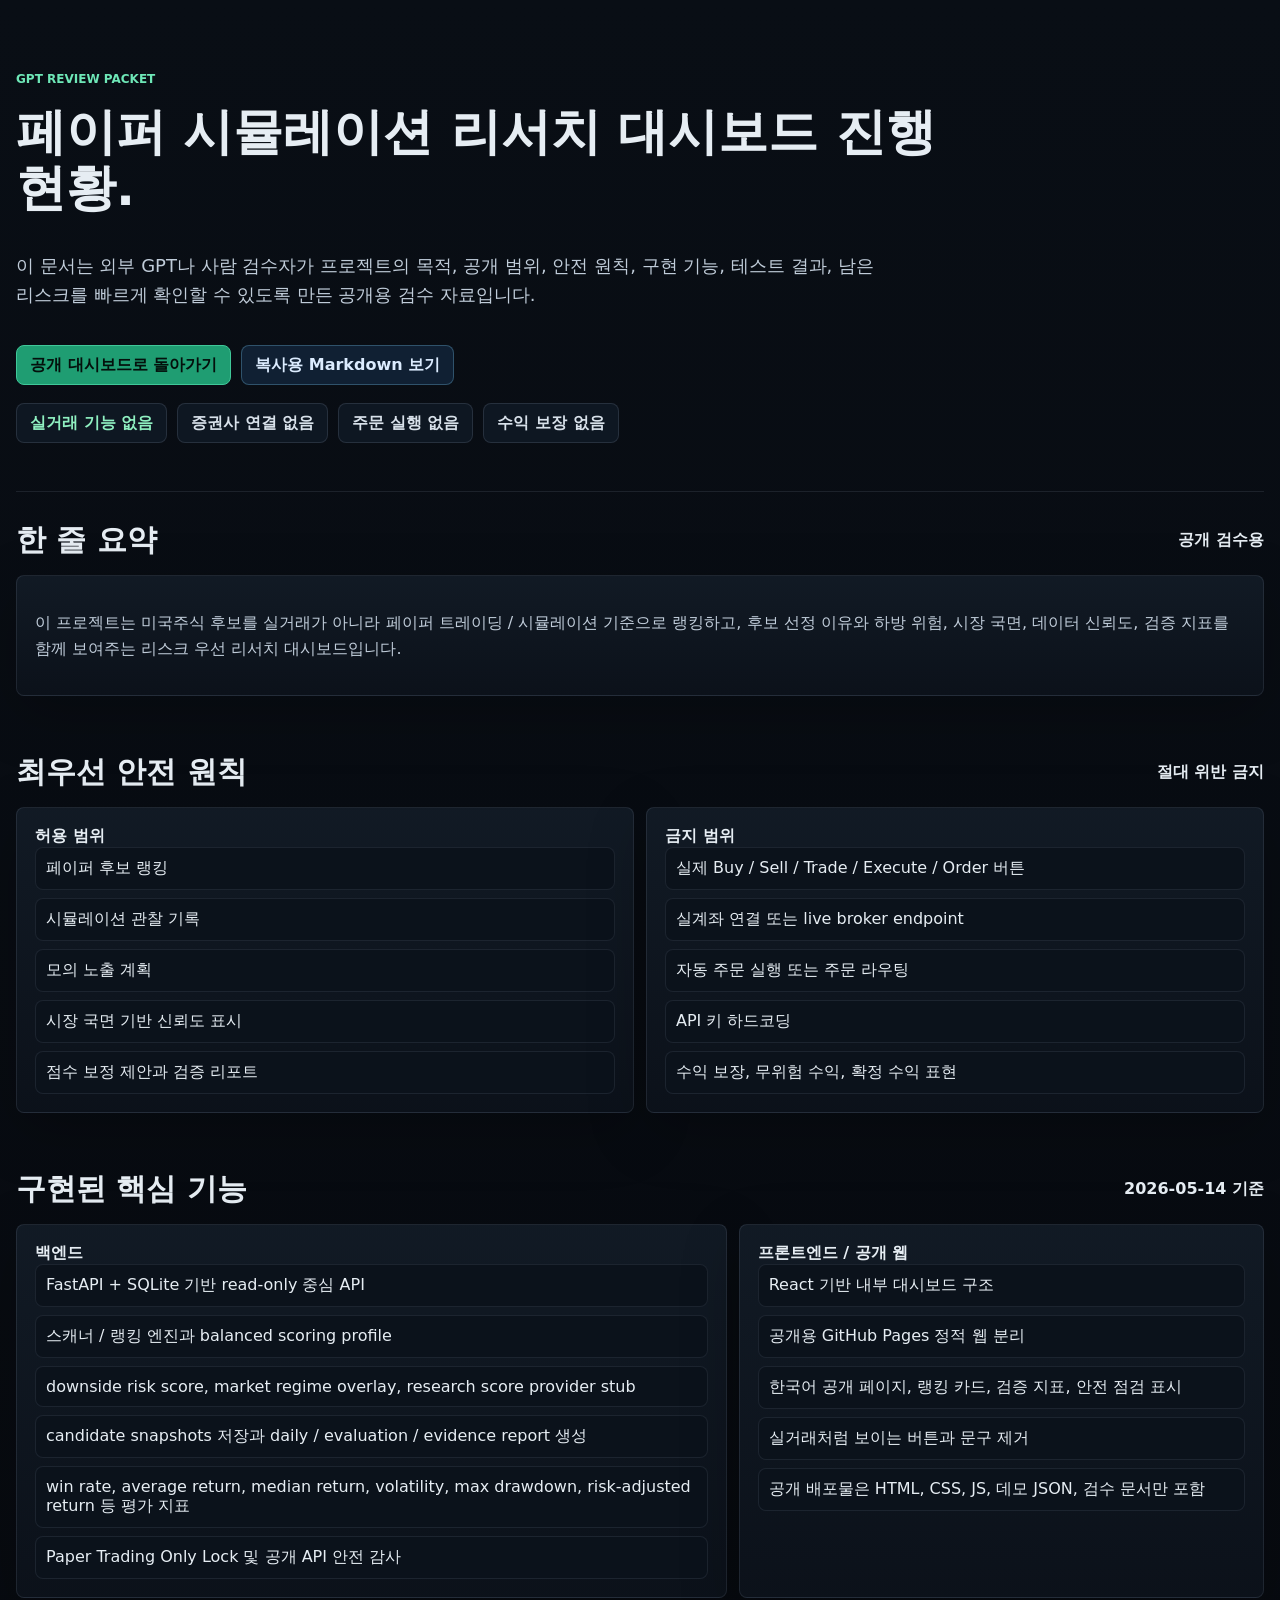
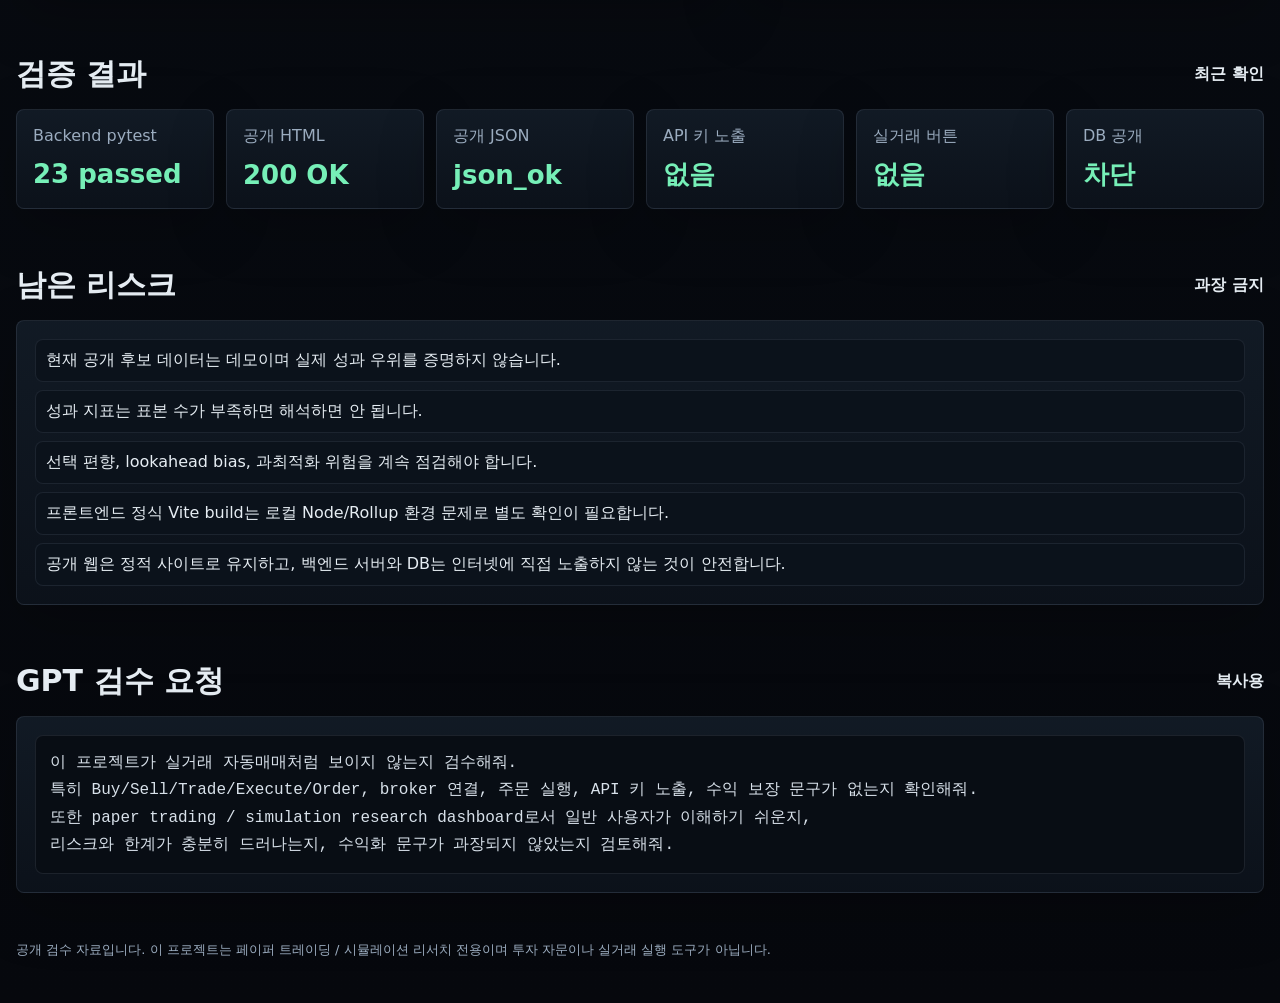
==== review.html @ f397886d "Publish Korean paper simulation research site" ====
<!doctype html>
<html lang="ko">
  <head>
    <meta charset="UTF-8" />
    <meta name="viewport" content="width=device-width, initial-scale=1.0" />
    <meta name="description" content="페이퍼 시뮬레이션 리서치 대시보드 GPT 검수용 진행 현황." />
    <title>GPT 검수용 진행 현황</title>
    <link rel="stylesheet" href="./assets/public.css" />
  </head>
  <body>
    <main class="public-shell">
      <section class="hero compact">
        <div class="eyebrow">GPT Review Packet</div>
        <h1>페이퍼 시뮬레이션 리서치 대시보드 진행 현황.</h1>
        <p class="hero-copy">
          이 문서는 외부 GPT나 사람 검수자가 프로젝트의 목적, 공개 범위, 안전 원칙, 구현 기능,
          테스트 결과, 남은 리스크를 빠르게 확인할 수 있도록 만든 공개용 검수 자료입니다.
        </p>
        <div class="hero-actions">
          <a class="button primary" href="./index.html">공개 대시보드로 돌아가기</a>
          <a class="button secondary" href="./gpt_review_packet.md">복사용 Markdown 보기</a>
        </div>
        <div class="pill-row">
          <span class="pill safe">실거래 기능 없음</span>
          <span class="pill">증권사 연결 없음</span>
          <span class="pill">주문 실행 없음</span>
          <span class="pill">수익 보장 없음</span>
        </div>
      </section>

      <section class="section">
        <div class="panel-title">
          <h2>한 줄 요약</h2>
          <strong>공개 검수용</strong>
        </div>
        <article class="panel">
          <p>
            이 프로젝트는 미국주식 후보를 실거래가 아니라 페이퍼 트레이딩 / 시뮬레이션 기준으로 랭킹하고,
            후보 선정 이유와 하방 위험, 시장 국면, 데이터 신뢰도, 검증 지표를 함께 보여주는 리스크 우선
            리서치 대시보드입니다.
          </p>
        </article>
      </section>

      <section class="section">
        <div class="panel-title">
          <h2>최우선 안전 원칙</h2>
          <strong>절대 위반 금지</strong>
        </div>
        <div class="proof-grid">
          <article class="panel">
            <h3>허용 범위</h3>
            <ul class="claim-list">
              <li>페이퍼 후보 랭킹</li>
              <li>시뮬레이션 관찰 기록</li>
              <li>모의 노출 계획</li>
              <li>시장 국면 기반 신뢰도 표시</li>
              <li>점수 보정 제안과 검증 리포트</li>
            </ul>
          </article>
          <article class="panel">
            <h3>금지 범위</h3>
            <ul class="claim-list">
              <li>실제 Buy / Sell / Trade / Execute / Order 버튼</li>
              <li>실계좌 연결 또는 live broker endpoint</li>
              <li>자동 주문 실행 또는 주문 라우팅</li>
              <li>API 키 하드코딩</li>
              <li>수익 보장, 무위험 수익, 확정 수익 표현</li>
            </ul>
          </article>
        </div>
      </section>

      <section class="section">
        <div class="panel-title">
          <h2>구현된 핵심 기능</h2>
          <strong>2026-05-14 기준</strong>
        </div>
        <div class="evidence-grid">
          <article class="panel">
            <h3>백엔드</h3>
            <ul class="claim-list">
              <li>FastAPI + SQLite 기반 read-only 중심 API</li>
              <li>스캐너 / 랭킹 엔진과 balanced scoring profile</li>
              <li>downside risk score, market regime overlay, research score provider stub</li>
              <li>candidate snapshots 저장과 daily / evaluation / evidence report 생성</li>
              <li>win rate, average return, median return, volatility, max drawdown, risk-adjusted return 등 평가 지표</li>
              <li>Paper Trading Only Lock 및 공개 API 안전 감사</li>
            </ul>
          </article>
          <article class="panel">
            <h3>프론트엔드 / 공개 웹</h3>
            <ul class="claim-list">
              <li>React 기반 내부 대시보드 구조</li>
              <li>공개용 GitHub Pages 정적 웹 분리</li>
              <li>한국어 공개 페이지, 랭킹 카드, 검증 지표, 안전 점검 표시</li>
              <li>실거래처럼 보이는 버튼과 문구 제거</li>
              <li>공개 배포물은 HTML, CSS, JS, 데모 JSON, 검수 문서만 포함</li>
            </ul>
          </article>
        </div>
      </section>

      <section class="section">
        <div class="panel-title">
          <h2>검증 결과</h2>
          <strong>최근 확인</strong>
        </div>
        <div class="summary-grid">
          <article class="metric-card"><span>Backend pytest</span><strong class="good">23 passed</strong></article>
          <article class="metric-card"><span>공개 HTML</span><strong class="good">200 OK</strong></article>
          <article class="metric-card"><span>공개 JSON</span><strong class="good">json_ok</strong></article>
          <article class="metric-card"><span>API 키 노출</span><strong class="good">없음</strong></article>
          <article class="metric-card"><span>실거래 버튼</span><strong class="good">없음</strong></article>
          <article class="metric-card"><span>DB 공개</span><strong class="good">차단</strong></article>
        </div>
      </section>

      <section class="section">
        <div class="panel-title">
          <h2>남은 리스크</h2>
          <strong>과장 금지</strong>
        </div>
        <article class="panel">
          <ul class="claim-list">
            <li>현재 공개 후보 데이터는 데모이며 실제 성과 우위를 증명하지 않습니다.</li>
            <li>성과 지표는 표본 수가 부족하면 해석하면 안 됩니다.</li>
            <li>선택 편향, lookahead bias, 과최적화 위험을 계속 점검해야 합니다.</li>
            <li>프론트엔드 정식 Vite build는 로컬 Node/Rollup 환경 문제로 별도 확인이 필요합니다.</li>
            <li>공개 웹은 정적 사이트로 유지하고, 백엔드 서버와 DB는 인터넷에 직접 노출하지 않는 것이 안전합니다.</li>
          </ul>
        </article>
      </section>

      <section class="section">
        <div class="panel-title">
          <h2>GPT 검수 요청</h2>
          <strong>복사용</strong>
        </div>
        <article class="panel">
          <pre class="copy-block">이 프로젝트가 실거래 자동매매처럼 보이지 않는지 검수해줘.
특히 Buy/Sell/Trade/Execute/Order, broker 연결, 주문 실행, API 키 노출, 수익 보장 문구가 없는지 확인해줘.
또한 paper trading / simulation research dashboard로서 일반 사용자가 이해하기 쉬운지,
리스크와 한계가 충분히 드러나는지, 수익화 문구가 과장되지 않았는지 검토해줘.</pre>
        </article>
      </section>

      <footer class="footer">
        공개 검수 자료입니다. 이 프로젝트는 페이퍼 트레이딩 / 시뮬레이션 리서치 전용이며 투자 자문이나 실거래 실행 도구가 아닙니다.
      </footer>
    </main>
  </body>
</html>
---- assets/public.css ----
:root {
  color: #e6edf3;
  background: #070b10;
  font-family: "Pretendard", "Apple SD Gothic Neo", "Noto Sans KR", Inter, ui-sans-serif, system-ui, -apple-system, BlinkMacSystemFont, "Segoe UI", sans-serif;
}

* {
  box-sizing: border-box;
}

body {
  margin: 0;
  min-width: 320px;
  background: linear-gradient(180deg, #090e15 0%, #06080d 100%);
}

button,
a {
  font: inherit;
}

a {
  color: inherit;
  text-decoration: none;
}

.public-shell {
  width: min(1280px, calc(100% - 32px));
  margin: 0 auto;
  padding: 24px 0 44px;
}

.hero {
  min-height: 82vh;
  display: grid;
  align-content: center;
  gap: 18px;
  border-bottom: 1px solid rgba(148, 163, 184, 0.14);
}

.hero.compact {
  min-height: 52vh;
}

.eyebrow {
  color: #6ee7b7;
  text-transform: uppercase;
  font-size: 12px;
  font-weight: 900;
  letter-spacing: 0;
}

h1 {
  max-width: 960px;
  margin: 0;
  font-size: 50px;
  line-height: 1.12;
  letter-spacing: 0;
  word-break: keep-all;
}

h2 {
  margin: 0;
  font-size: 30px;
  letter-spacing: 0;
  word-break: keep-all;
}

h3 {
  margin: 0;
  font-size: 16px;
}

p {
  color: #c0ccd9;
  line-height: 1.6;
  word-break: keep-all;
}

.hero-copy {
  max-width: 860px;
  font-size: 18px;
}

.hero-actions,
.pill-row {
  display: flex;
  flex-wrap: wrap;
  gap: 10px;
}

.button,
.pill {
  min-height: 40px;
  border-radius: 8px;
  padding: 0 13px;
  display: inline-flex;
  align-items: center;
  border: 1px solid rgba(148, 163, 184, 0.18);
  background: #0e1722;
  color: #d8e1ea;
  font-weight: 800;
}

.button.primary {
  background: #1f9d72;
  color: #04100c;
  border-color: #40c899;
}

.button.secondary {
  background: #102033;
  color: #dcecff;
  border-color: rgba(125, 211, 252, 0.28);
}

.pill.safe {
  color: #8ff0c1;
}

.section {
  padding: 28px 0;
  display: grid;
  gap: 14px;
}

.panel,
.metric-card,
.rank-card {
  background: linear-gradient(180deg, rgba(18, 27, 38, 0.96), rgba(12, 18, 27, 0.96));
  border: 1px solid rgba(148, 163, 184, 0.14);
  border-radius: 8px;
  box-shadow: 0 18px 60px rgba(0, 0, 0, 0.22);
}

.panel {
  padding: 18px;
}

.panel-title {
  display: flex;
  justify-content: space-between;
  align-items: center;
  gap: 12px;
}

.panel-title span,
.metric-card span,
.rank-card span,
.muted {
  color: #9bacbf;
}

.summary-grid,
.rank-grid,
.evidence-grid,
.proof-grid {
  display: grid;
  gap: 12px;
}

.summary-grid {
  grid-template-columns: repeat(6, minmax(0, 1fr));
}

.rank-grid {
  grid-template-columns: repeat(3, minmax(0, 1fr));
}

.evidence-grid {
  grid-template-columns: 1.15fr 0.85fr;
}

.proof-grid {
  grid-template-columns: repeat(2, minmax(0, 1fr));
}

.metric-card,
.rank-card {
  padding: 16px;
  display: grid;
  gap: 10px;
}

.metric-card strong {
  font-size: 26px;
}

.rank-card h3 {
  font-size: 32px;
}

.rank-stats {
  display: grid;
  grid-template-columns: repeat(2, minmax(0, 1fr));
  gap: 8px;
}

.rank-stats div,
.check,
.claim-list li {
  border: 1px solid rgba(148, 163, 184, 0.12);
  background: #0b121b;
  padding: 10px;
  border-radius: 8px;
}

.small-list {
  display: grid;
  gap: 6px;
}

.small-list span {
  color: #b2bfce;
  font-size: 13px;
}

.claim-list {
  list-style: none;
  margin: 0;
  padding: 0;
  display: grid;
  gap: 8px;
}

.good {
  color: #76efb7;
}

.watch {
  color: #ffd28a;
}

.bad {
  color: #ffaaa5;
}

.negative {
  color: #ffaaa5;
}

.table-wrap {
  width: 100%;
  overflow: auto;
}

table {
  border-collapse: collapse;
  min-width: 920px;
  width: 100%;
}

th,
td {
  border-bottom: 1px solid rgba(148, 163, 184, 0.1);
  padding: 11px 10px;
  text-align: left;
  vertical-align: top;
  white-space: nowrap;
}

th {
  color: #9bacbf;
  font-size: 12px;
}

td small {
  color: #9bacbf;
  display: block;
}

.footer {
  padding: 20px 0 0;
  color: #9bacbf;
  font-size: 13px;
}

.copy-block {
  margin: 0;
  padding: 14px;
  overflow: auto;
  white-space: pre-wrap;
  color: #d8e1ea;
  background: #080d14;
  border: 1px solid rgba(148, 163, 184, 0.14);
  border-radius: 8px;
  line-height: 1.7;
  font-family: "Apple SD Gothic Neo", "Noto Sans KR", ui-monospace, SFMono-Regular, Menlo, Consolas, monospace;
}

@media (max-width: 980px) {
  h1 {
    font-size: 38px;
  }

  .summary-grid,
  .rank-grid,
  .evidence-grid,
  .proof-grid {
    grid-template-columns: 1fr;
  }

  .hero {
    min-height: 76vh;
  }
}
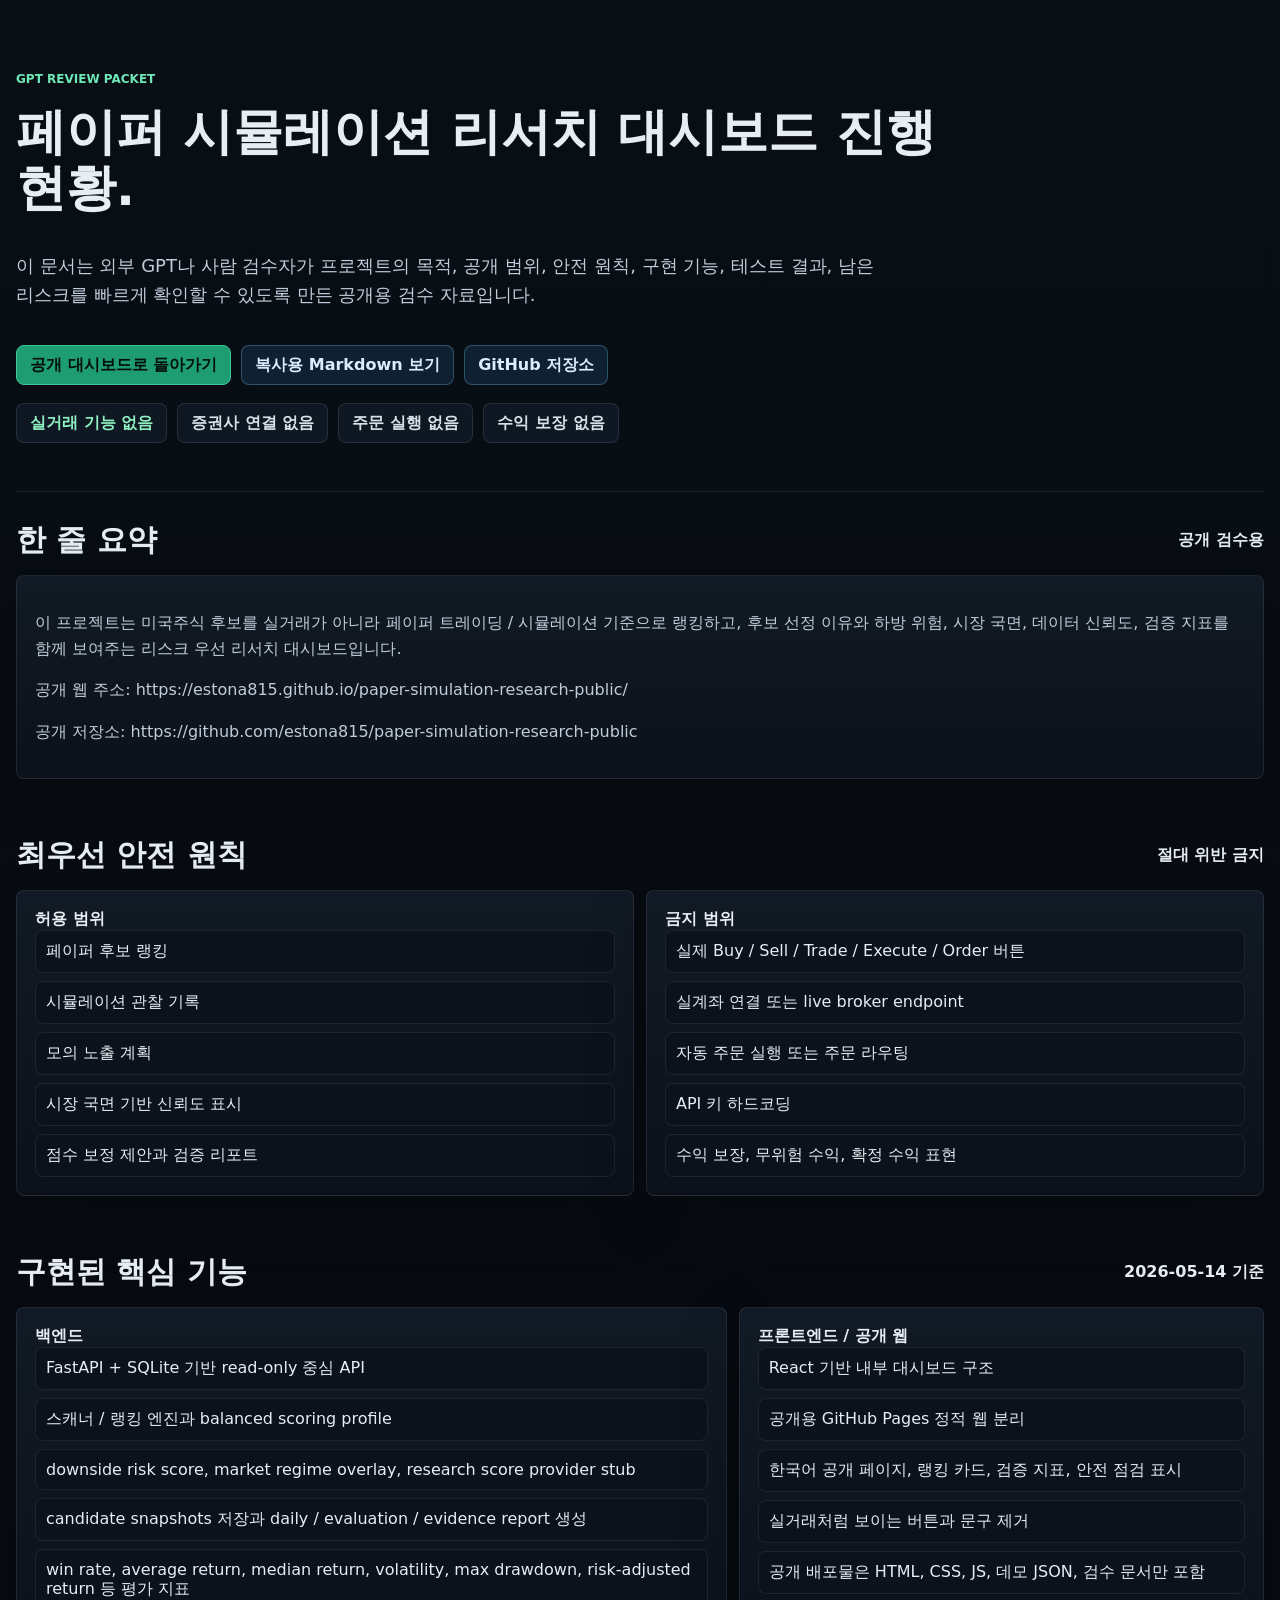
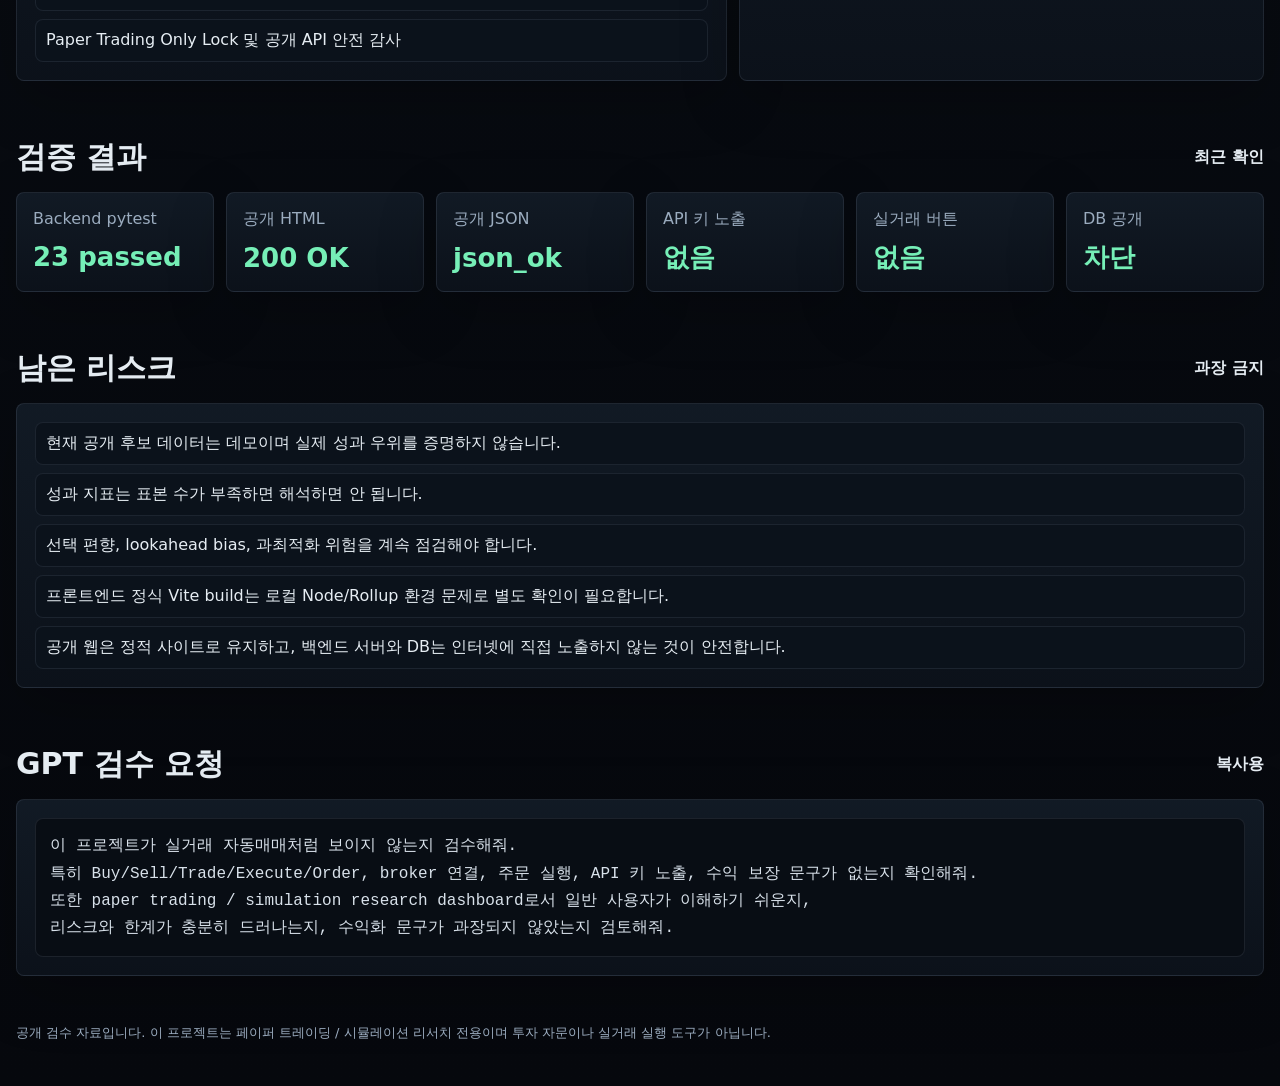
==== commit 7b138d44: "Add public review packet links" ====
--- a/review.html
+++ b/review.html
@@ -19,6 +19,7 @@
         <div class="hero-actions">
           <a class="button primary" href="./index.html">공개 대시보드로 돌아가기</a>
           <a class="button secondary" href="./gpt_review_packet.md">복사용 Markdown 보기</a>
+          <a class="button secondary" href="https://github.com/estona815/paper-simulation-research-public">GitHub 저장소</a>
         </div>
         <div class="pill-row">
           <span class="pill safe">실거래 기능 없음</span>
@@ -38,6 +39,12 @@
             이 프로젝트는 미국주식 후보를 실거래가 아니라 페이퍼 트레이딩 / 시뮬레이션 기준으로 랭킹하고,
             후보 선정 이유와 하방 위험, 시장 국면, 데이터 신뢰도, 검증 지표를 함께 보여주는 리스크 우선
             리서치 대시보드입니다.
+          </p>
+          <p>
+            공개 웹 주소: <a href="https://estona815.github.io/paper-simulation-research-public/">https://estona815.github.io/paper-simulation-research-public/</a>
+          </p>
+          <p>
+            공개 저장소: <a href="https://github.com/estona815/paper-simulation-research-public">https://github.com/estona815/paper-simulation-research-public</a>
           </p>
         </article>
       </section>
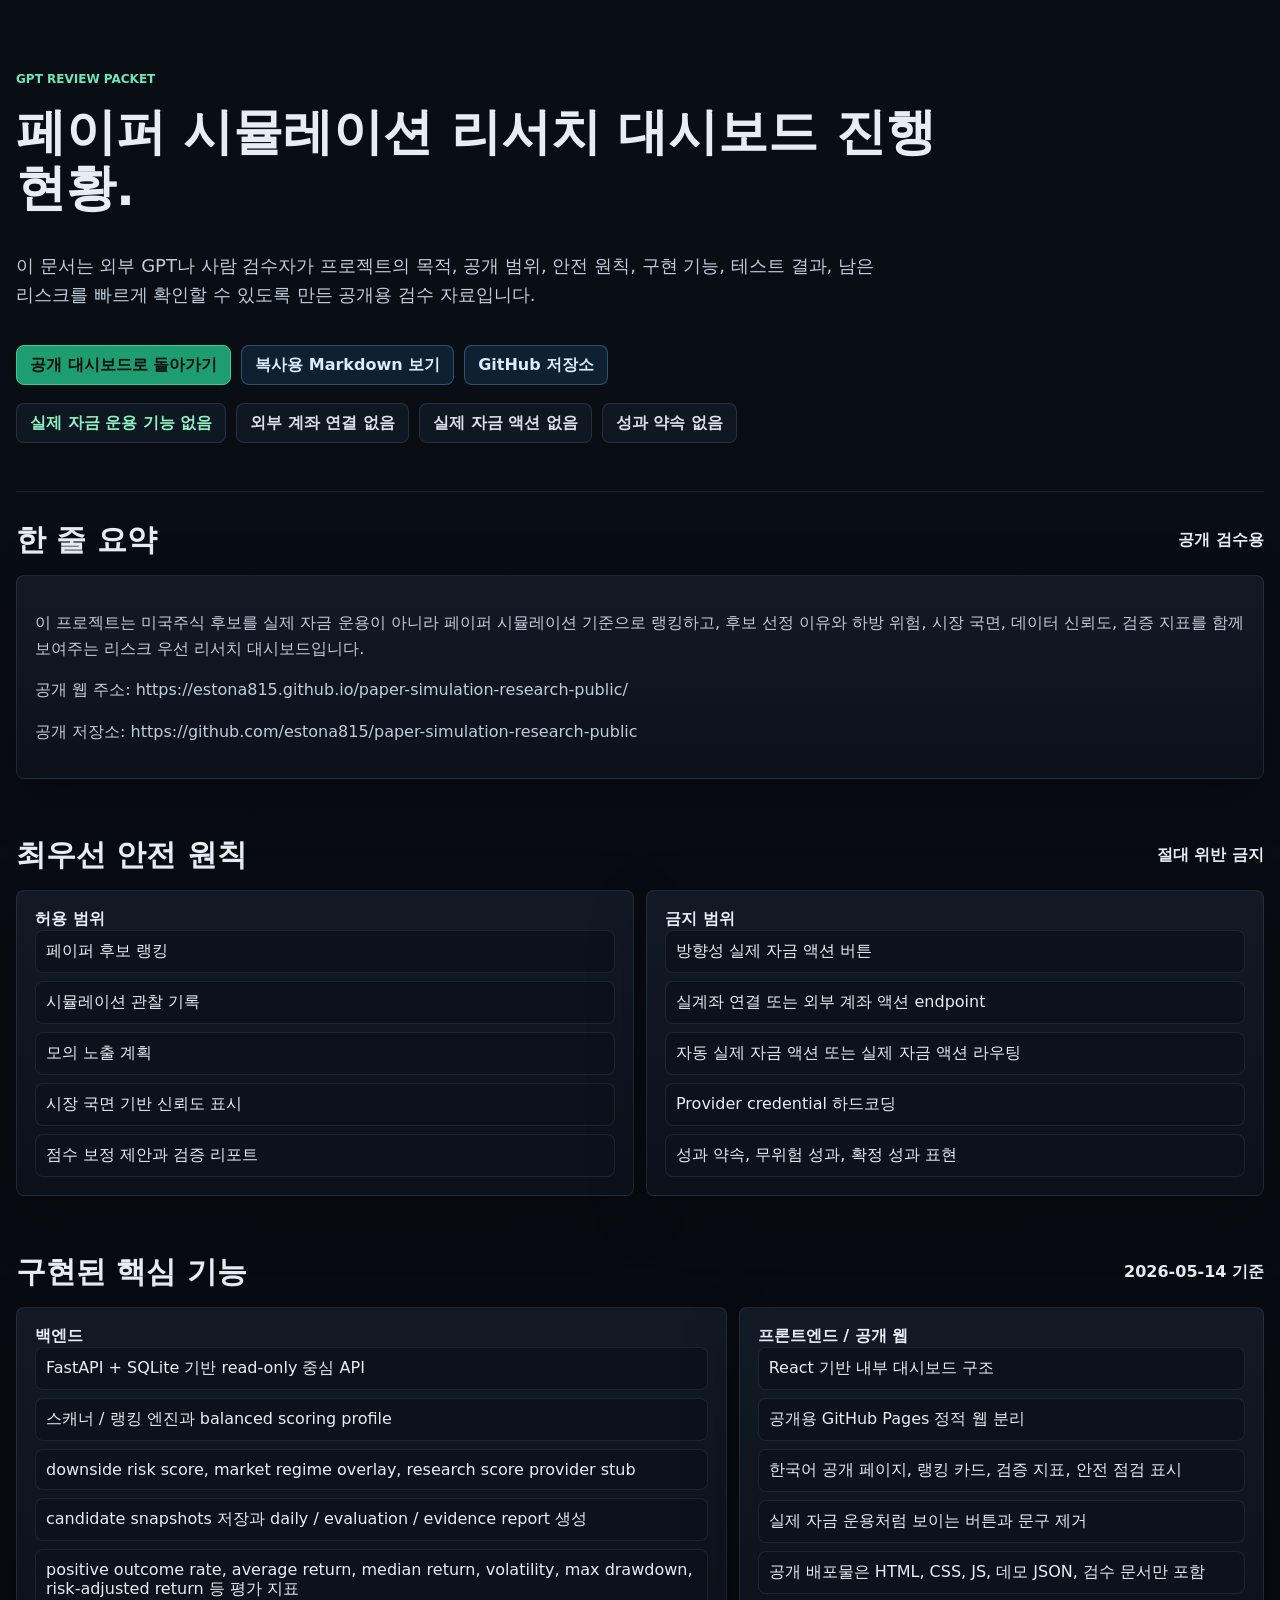
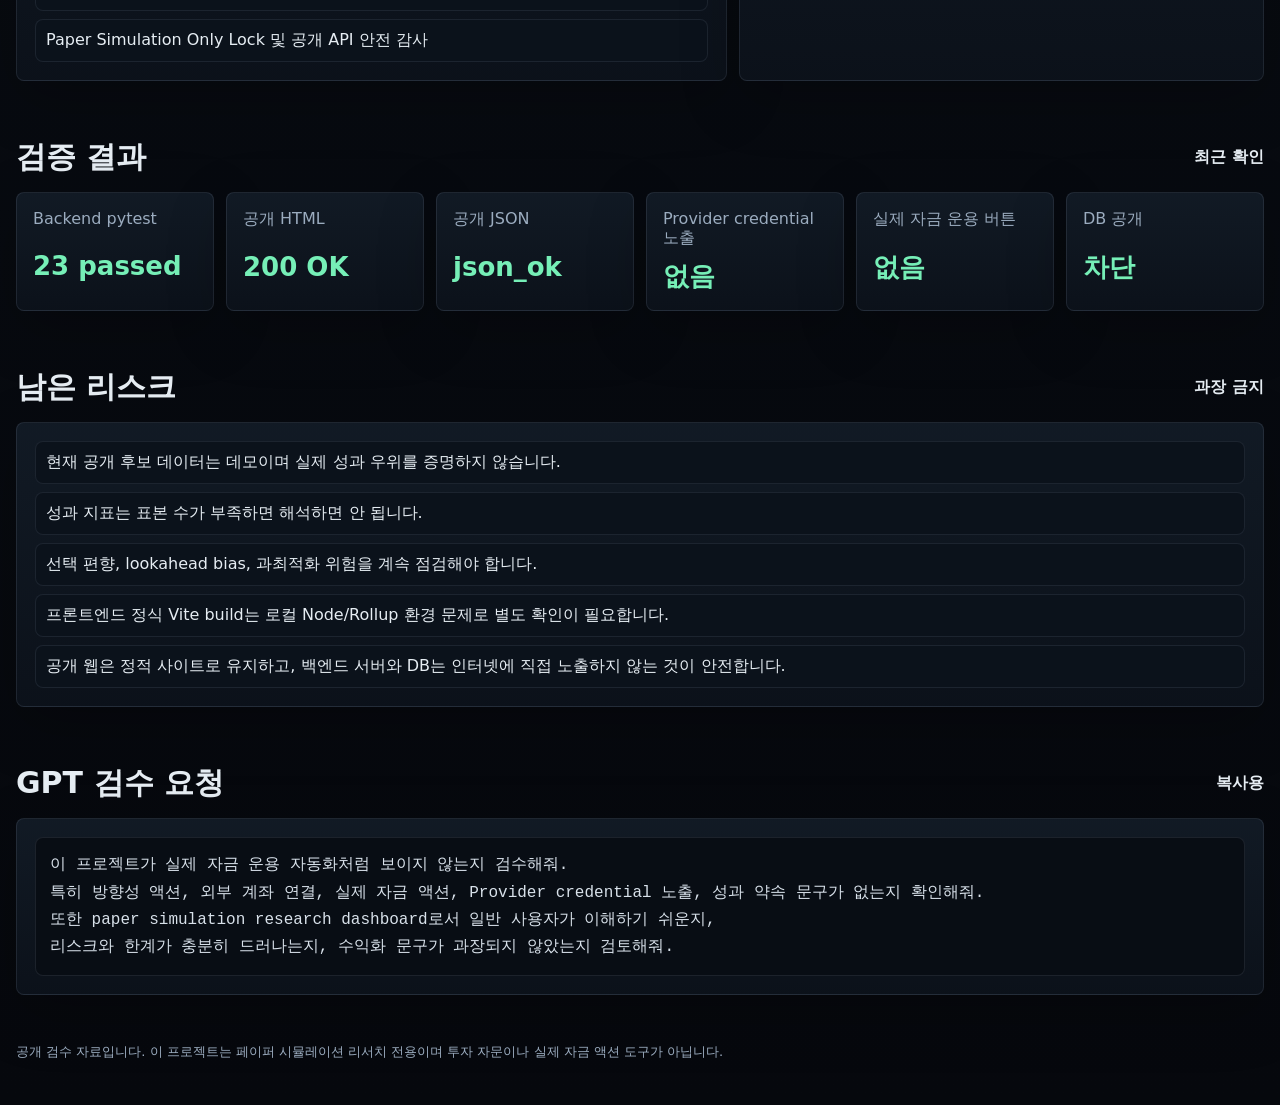
==== commit 05d252f1: "Harden simulation-only public copy" ====
--- a/review.html
+++ b/review.html
@@ -22,10 +22,10 @@
           <a class="button secondary" href="https://github.com/estona815/paper-simulation-research-public">GitHub 저장소</a>
         </div>
         <div class="pill-row">
-          <span class="pill safe">실거래 기능 없음</span>
-          <span class="pill">증권사 연결 없음</span>
-          <span class="pill">주문 실행 없음</span>
-          <span class="pill">수익 보장 없음</span>
+          <span class="pill safe">실제 자금 운용 기능 없음</span>
+          <span class="pill">외부 계좌 연결 없음</span>
+          <span class="pill">실제 자금 액션 없음</span>
+          <span class="pill">성과 약속 없음</span>
         </div>
       </section>
 
@@ -36,7 +36,7 @@
         </div>
         <article class="panel">
           <p>
-            이 프로젝트는 미국주식 후보를 실거래가 아니라 페이퍼 트레이딩 / 시뮬레이션 기준으로 랭킹하고,
+            이 프로젝트는 미국주식 후보를 실제 자금 운용이 아니라 페이퍼 시뮬레이션 기준으로 랭킹하고,
             후보 선정 이유와 하방 위험, 시장 국면, 데이터 신뢰도, 검증 지표를 함께 보여주는 리스크 우선
             리서치 대시보드입니다.
           </p>
@@ -68,11 +68,11 @@
           <article class="panel">
             <h3>금지 범위</h3>
             <ul class="claim-list">
-              <li>실제 Buy / Sell / Trade / Execute / Order 버튼</li>
-              <li>실계좌 연결 또는 live broker endpoint</li>
-              <li>자동 주문 실행 또는 주문 라우팅</li>
-              <li>API 키 하드코딩</li>
-              <li>수익 보장, 무위험 수익, 확정 수익 표현</li>
+              <li>방향성 실제 자금 액션 버튼</li>
+              <li>실계좌 연결 또는 외부 계좌 액션 endpoint</li>
+              <li>자동 실제 자금 액션 또는 실제 자금 액션 라우팅</li>
+              <li>Provider credential 하드코딩</li>
+              <li>성과 약속, 무위험 성과, 확정 성과 표현</li>
             </ul>
           </article>
         </div>
@@ -91,8 +91,8 @@
               <li>스캐너 / 랭킹 엔진과 balanced scoring profile</li>
               <li>downside risk score, market regime overlay, research score provider stub</li>
               <li>candidate snapshots 저장과 daily / evaluation / evidence report 생성</li>
-              <li>win rate, average return, median return, volatility, max drawdown, risk-adjusted return 등 평가 지표</li>
-              <li>Paper Trading Only Lock 및 공개 API 안전 감사</li>
+              <li>positive outcome rate, average return, median return, volatility, max drawdown, risk-adjusted return 등 평가 지표</li>
+              <li>Paper Simulation Only Lock 및 공개 API 안전 감사</li>
             </ul>
           </article>
           <article class="panel">
@@ -101,7 +101,7 @@
               <li>React 기반 내부 대시보드 구조</li>
               <li>공개용 GitHub Pages 정적 웹 분리</li>
               <li>한국어 공개 페이지, 랭킹 카드, 검증 지표, 안전 점검 표시</li>
-              <li>실거래처럼 보이는 버튼과 문구 제거</li>
+              <li>실제 자금 운용처럼 보이는 버튼과 문구 제거</li>
               <li>공개 배포물은 HTML, CSS, JS, 데모 JSON, 검수 문서만 포함</li>
             </ul>
           </article>
@@ -117,8 +117,8 @@
           <article class="metric-card"><span>Backend pytest</span><strong class="good">23 passed</strong></article>
           <article class="metric-card"><span>공개 HTML</span><strong class="good">200 OK</strong></article>
           <article class="metric-card"><span>공개 JSON</span><strong class="good">json_ok</strong></article>
-          <article class="metric-card"><span>API 키 노출</span><strong class="good">없음</strong></article>
-          <article class="metric-card"><span>실거래 버튼</span><strong class="good">없음</strong></article>
+          <article class="metric-card"><span>Provider credential 노출</span><strong class="good">없음</strong></article>
+          <article class="metric-card"><span>실제 자금 운용 버튼</span><strong class="good">없음</strong></article>
           <article class="metric-card"><span>DB 공개</span><strong class="good">차단</strong></article>
         </div>
       </section>
@@ -145,15 +145,15 @@
           <strong>복사용</strong>
         </div>
         <article class="panel">
-          <pre class="copy-block">이 프로젝트가 실거래 자동매매처럼 보이지 않는지 검수해줘.
-특히 Buy/Sell/Trade/Execute/Order, broker 연결, 주문 실행, API 키 노출, 수익 보장 문구가 없는지 확인해줘.
-또한 paper trading / simulation research dashboard로서 일반 사용자가 이해하기 쉬운지,
+          <pre class="copy-block">이 프로젝트가 실제 자금 운용 자동화처럼 보이지 않는지 검수해줘.
+특히 방향성 액션, 외부 계좌 연결, 실제 자금 액션, Provider credential 노출, 성과 약속 문구가 없는지 확인해줘.
+또한 paper simulation research dashboard로서 일반 사용자가 이해하기 쉬운지,
 리스크와 한계가 충분히 드러나는지, 수익화 문구가 과장되지 않았는지 검토해줘.</pre>
         </article>
       </section>
 
       <footer class="footer">
-        공개 검수 자료입니다. 이 프로젝트는 페이퍼 트레이딩 / 시뮬레이션 리서치 전용이며 투자 자문이나 실거래 실행 도구가 아닙니다.
+        공개 검수 자료입니다. 이 프로젝트는 페이퍼 시뮬레이션 리서치 전용이며 투자 자문이나 실제 자금 액션 도구가 아닙니다.
       </footer>
     </main>
   </body>
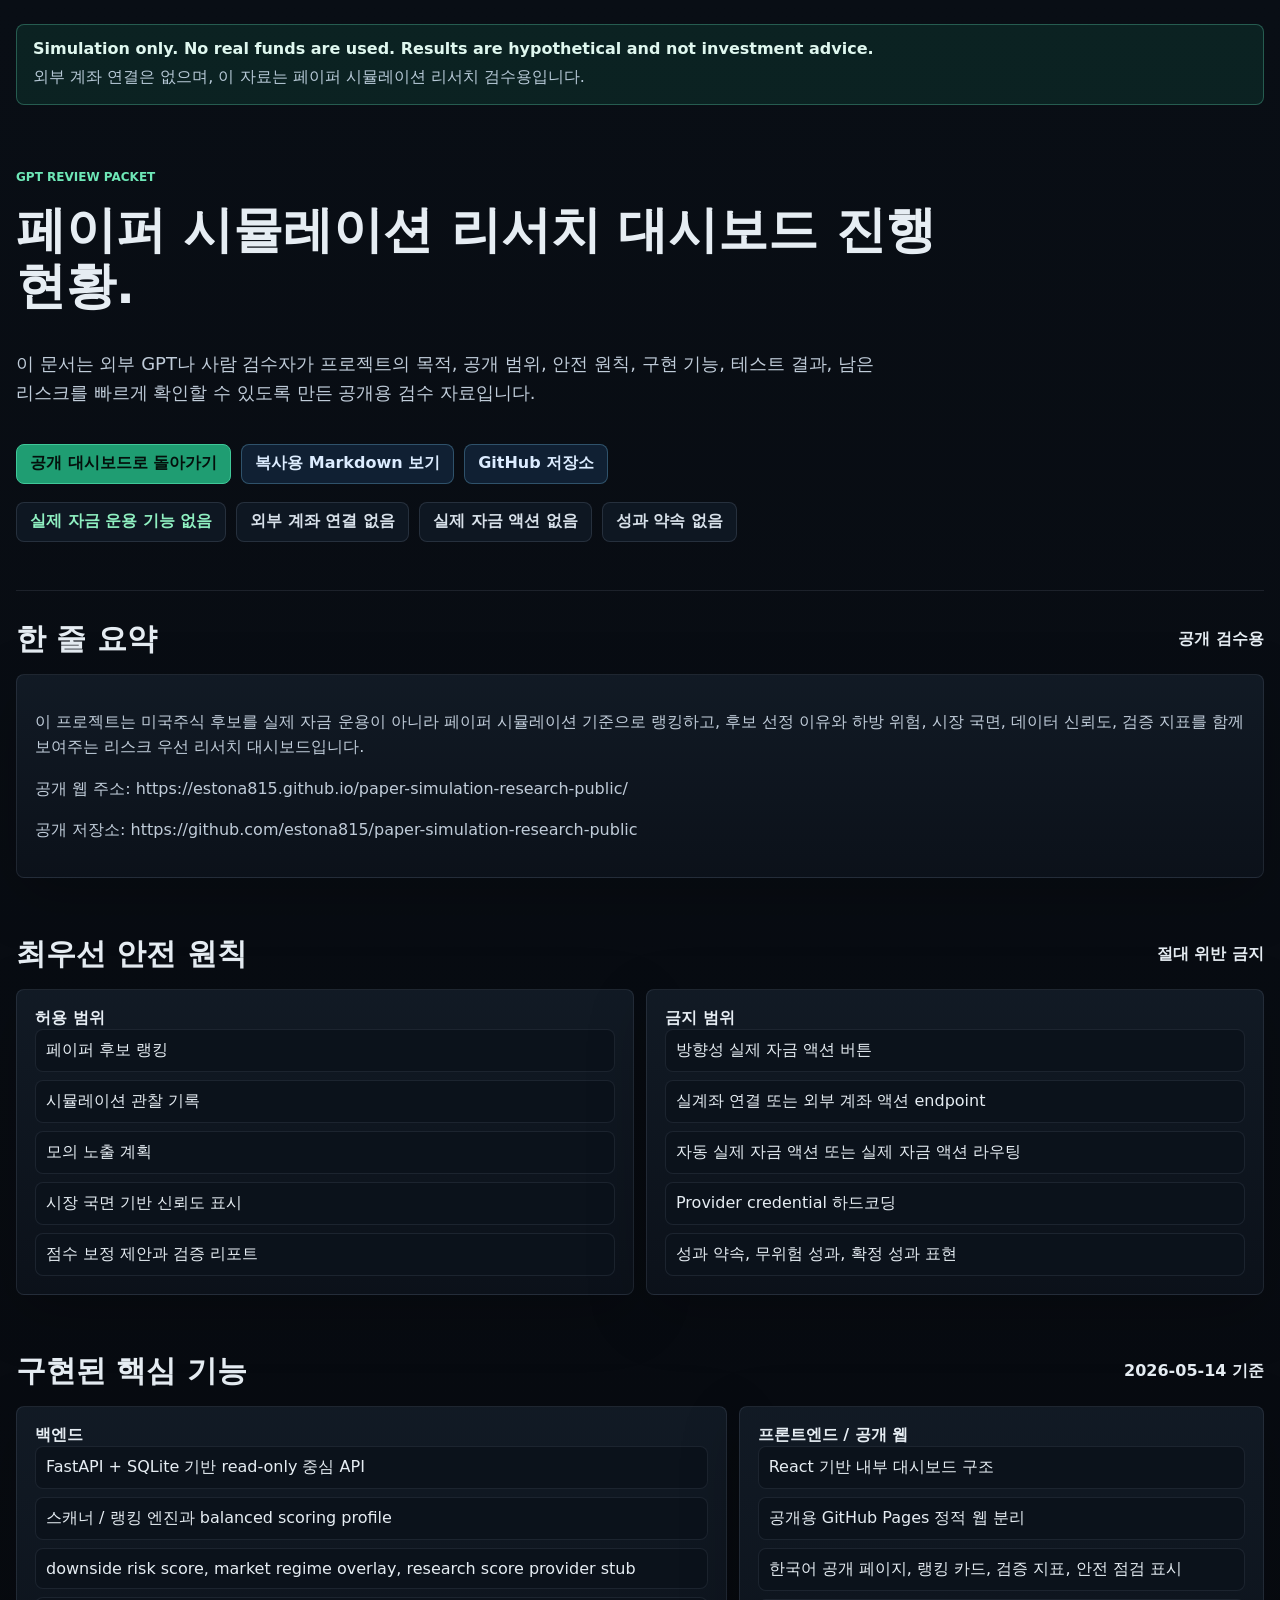
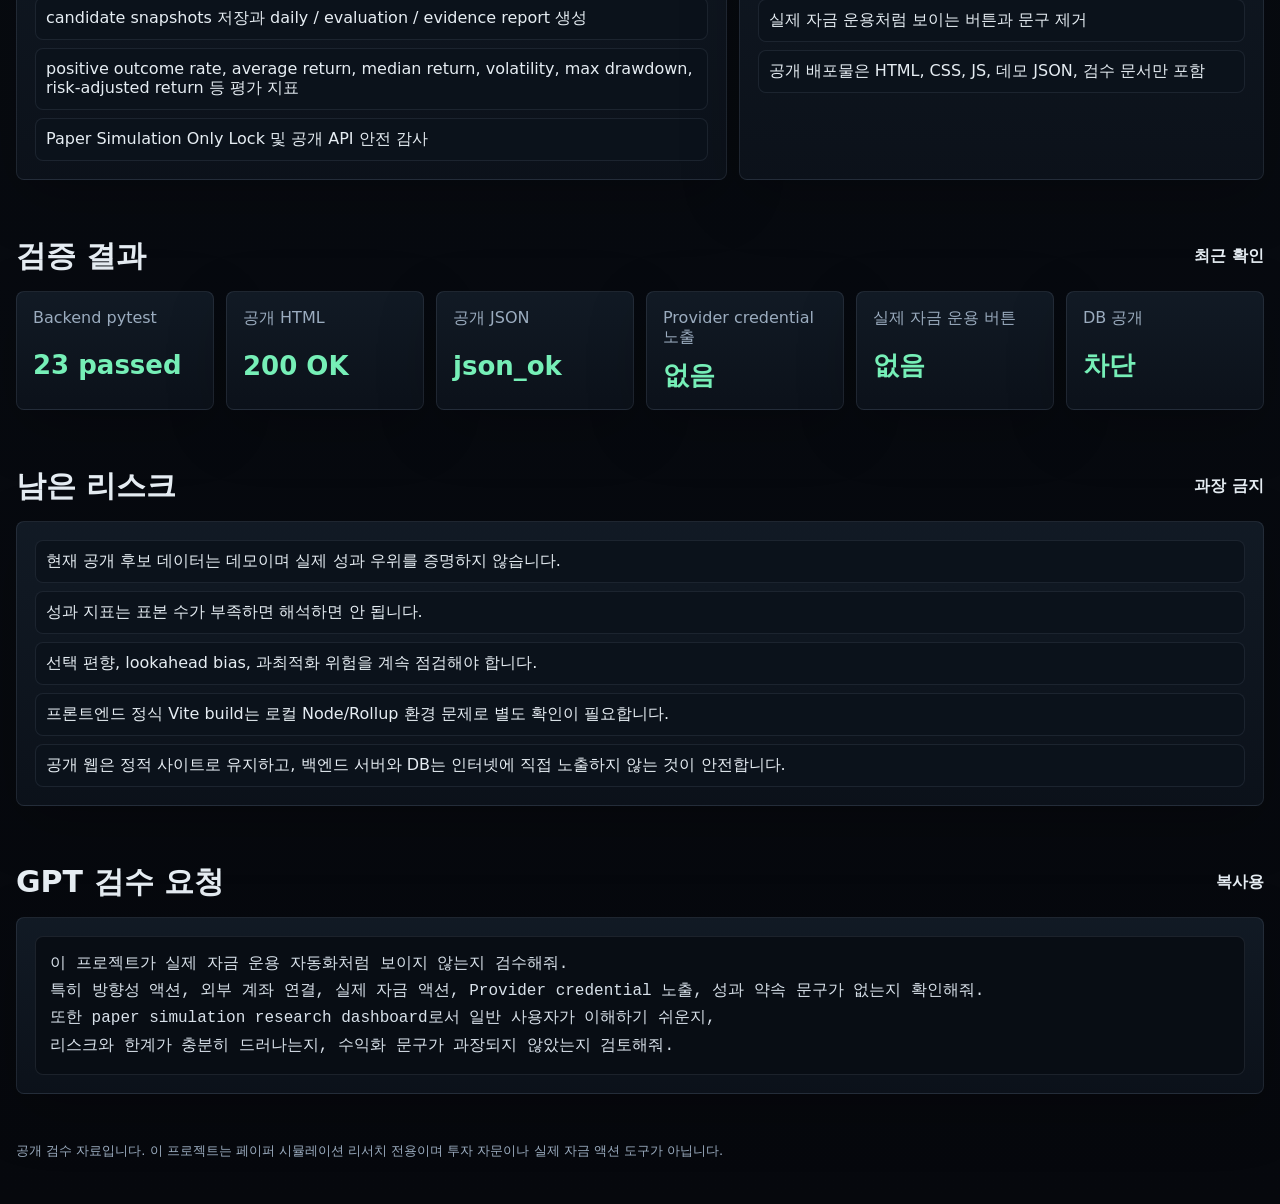
==== commit 26c19d8a: "Update public simulation safety site" ====
--- a/review.html
+++ b/review.html
@@ -9,6 +9,10 @@
   </head>
   <body>
     <main class="public-shell">
+      <section class="simulation-banner">
+        <strong>Simulation only. No real funds are used. Results are hypothetical and not investment advice.</strong>
+        <p>외부 계좌 연결은 없으며, 이 자료는 페이퍼 시뮬레이션 리서치 검수용입니다.</p>
+      </section>
       <section class="hero compact">
         <div class="eyebrow">GPT Review Packet</div>
         <h1>페이퍼 시뮬레이션 리서치 대시보드 진행 현황.</h1>
--- a/assets/public.css
+++ b/assets/public.css
@@ -36,6 +36,25 @@
   align-content: center;
   gap: 18px;
   border-bottom: 1px solid rgba(148, 163, 184, 0.14);
+}
+
+.simulation-banner {
+  display: grid;
+  gap: 6px;
+  margin-bottom: 18px;
+  padding: 14px 16px;
+  border-radius: 8px;
+  background: rgba(31, 157, 114, 0.14);
+  border: 1px solid rgba(95, 214, 176, 0.32);
+}
+
+.simulation-banner strong {
+  color: #dff7ef;
+}
+
+.simulation-banner p {
+  margin: 0;
+  color: #b7c9d7;
 }
 
 .hero.compact {
@@ -154,7 +173,10 @@
 .summary-grid,
 .rank-grid,
 .evidence-grid,
-.proof-grid {
+.proof-grid,
+.pricing-grid,
+.faq-grid,
+.risk-grid {
   display: grid;
   gap: 12px;
 }
@@ -172,6 +194,18 @@
 }
 
 .proof-grid {
+  grid-template-columns: repeat(2, minmax(0, 1fr));
+}
+
+.pricing-grid {
+  grid-template-columns: repeat(3, minmax(0, 1fr));
+}
+
+.faq-grid {
+  grid-template-columns: repeat(2, minmax(0, 1fr));
+}
+
+.risk-grid {
   grid-template-columns: repeat(2, minmax(0, 1fr));
 }
 
@@ -180,6 +214,25 @@
   padding: 16px;
   display: grid;
   gap: 10px;
+}
+
+.pricing-card,
+.faq-card,
+.risk-card {
+  display: grid;
+  gap: 10px;
+}
+
+.pricing-card strong {
+  color: #8ff0c1;
+  font-size: 22px;
+}
+
+.pricing-card small,
+.faq-card small,
+.risk-card small {
+  color: #9bacbf;
+  line-height: 1.5;
 }
 
 .metric-card strong {
@@ -237,6 +290,11 @@
 
 .negative {
   color: #ffaaa5;
+}
+
+.risk-disclosure {
+  border-color: rgba(232, 168, 75, 0.26);
+  background: rgba(232, 168, 75, 0.08);
 }
 
 .table-wrap {
@@ -296,7 +354,10 @@
   .summary-grid,
   .rank-grid,
   .evidence-grid,
-  .proof-grid {
+  .proof-grid,
+  .pricing-grid,
+  .faq-grid,
+  .risk-grid {
     grid-template-columns: 1fr;
   }
 
